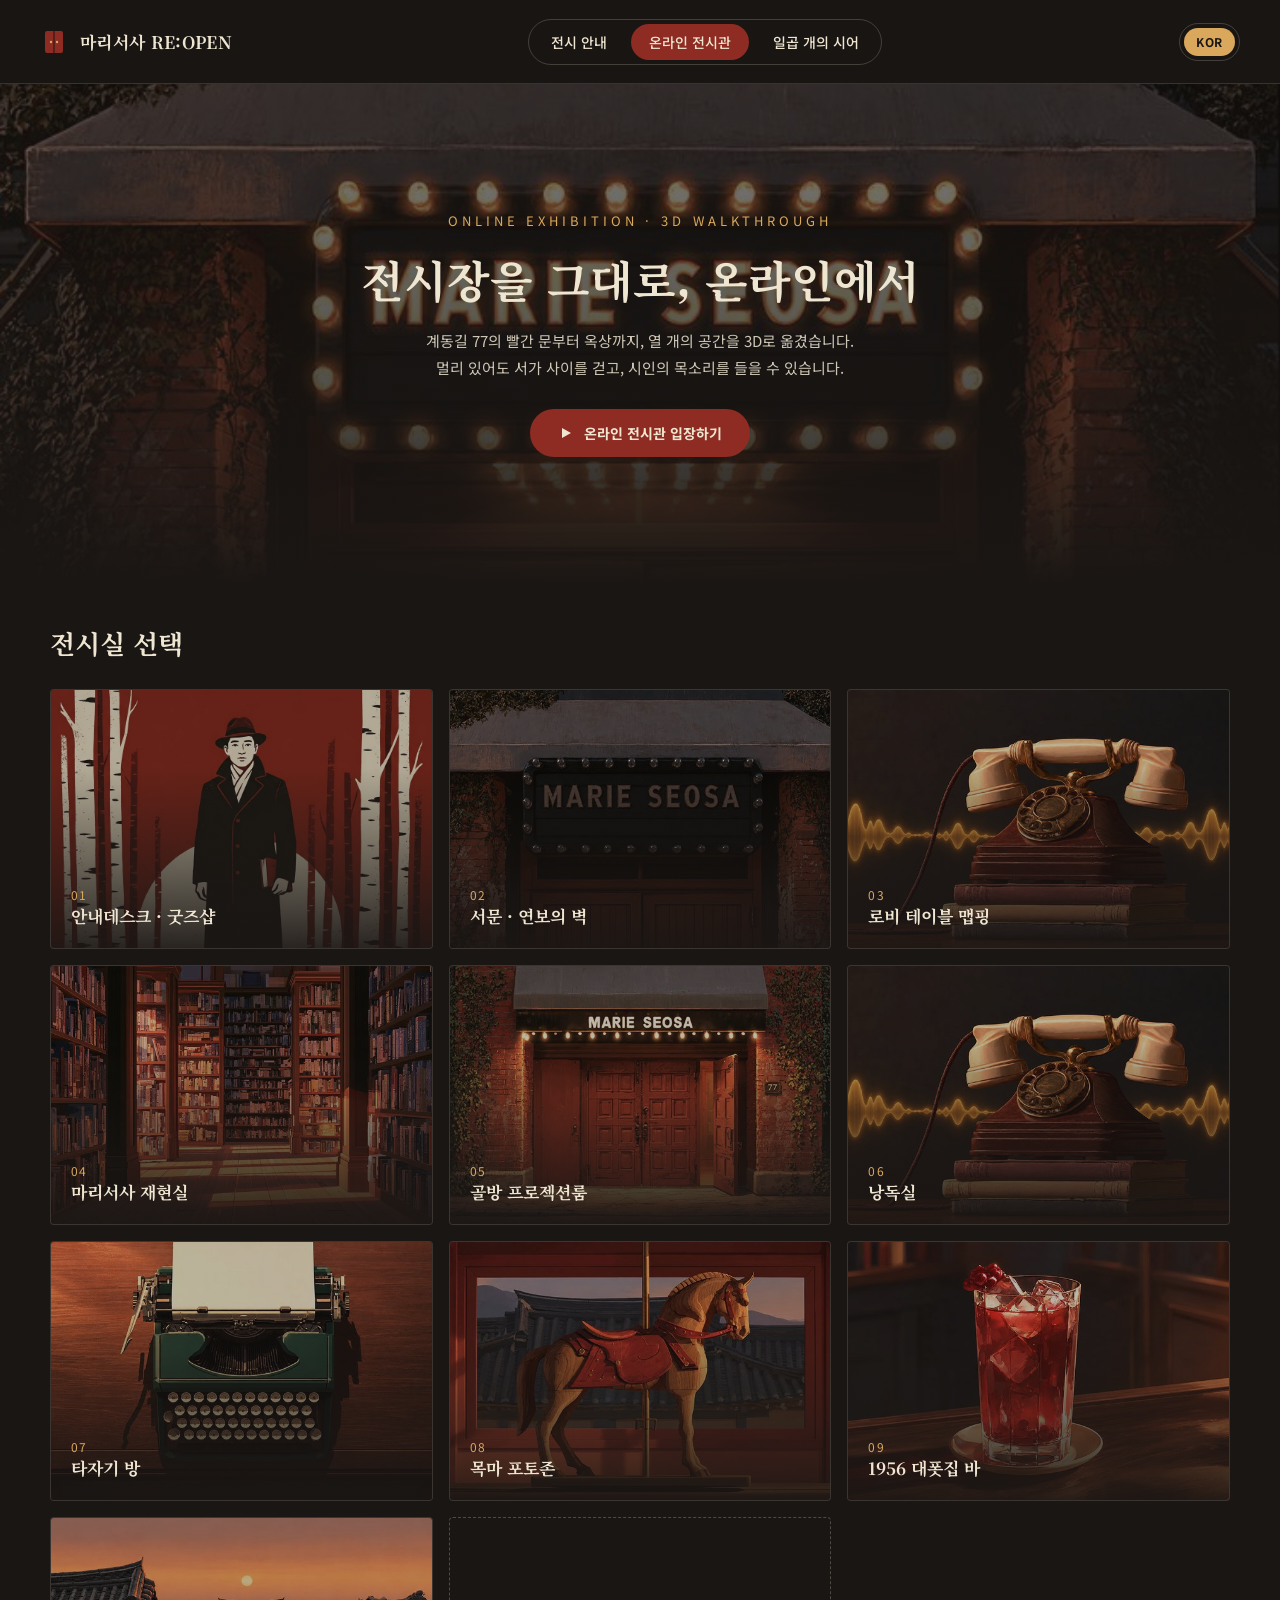
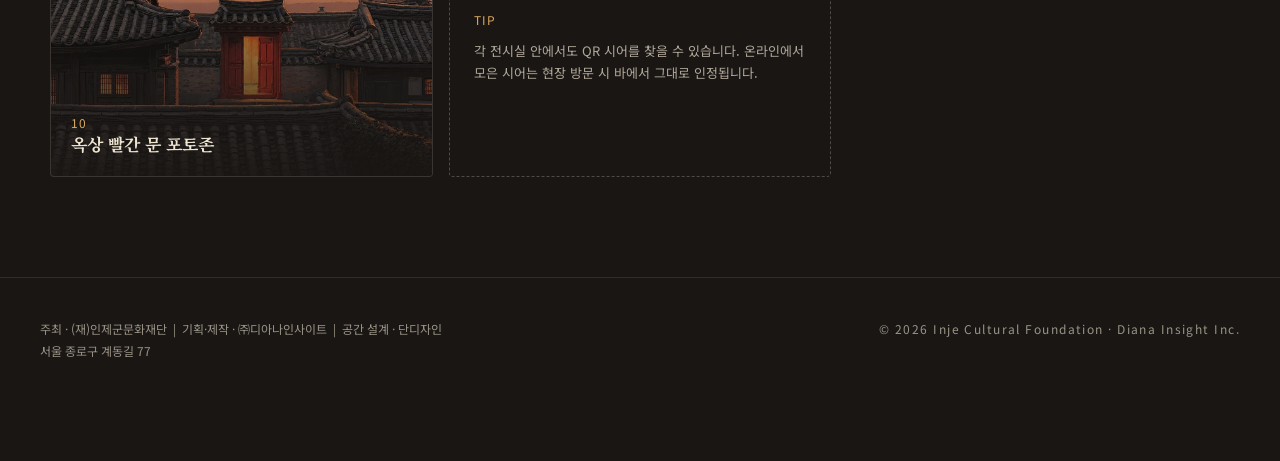
==== online/index.html @ 1840acc5 "마리서사 RE:OPEN 홈페이지 첫 버전 (parkinhwan100.com) 디자인 캔버스 시안을 정적 HTML로 변환: 전시 안내, 온라인 전시관, 오픈 준비중 팝업, 모바일 대" ====
<!doctype html>
<html lang="ko">
<head>
<meta charset="utf-8">
<meta name="viewport" content="width=device-width, initial-scale=1">
<title>온라인 전시관 · 마리서사 RE:OPEN</title>
<meta name="description" content="계동길 77의 빨간 문부터 옥상까지, 마리서사 RE:OPEN의 열 개 공간을 온라인에서 만나 보세요.">
<meta property="og:title" content="온라인 전시관 · 마리서사 RE:OPEN">
<meta property="og:description" content="전시장을 그대로, 온라인에서 — 박인환 시인 탄생 100주년">
<meta property="og:image" content="https://parkinhwan100.com/img/hero-online.jpg">
<meta property="og:url" content="https://parkinhwan100.com/online/">
<meta property="og:type" content="website">
<meta name="theme-color" content="#1A1614">
<link rel="icon" href="../favicon.svg" type="image/svg+xml">
<link rel="preconnect" href="https://fonts.googleapis.com">
<link rel="preconnect" href="https://fonts.gstatic.com" crossorigin>
<link href="https://fonts.googleapis.com/css2?family=Noto+Sans+KR:wght@400;500;700&family=Noto+Serif+KR:wght@400;600;700;900&display=swap" rel="stylesheet">
<link rel="stylesheet" href="../style.css">
</head>
<body>

<header class="gnb">
  <a class="logo" href="../" aria-label="마리서사 RE:OPEN 홈">
    <svg width="28" height="28" viewBox="0 0 28 28" fill="none" aria-hidden="true"><rect x="5" y="3" width="18" height="22" rx="2" fill="#8E2B23"/><rect x="13.5" y="3" width="1" height="22" fill="#1A1614"/><circle cx="11" cy="14" r="1.2" fill="#D9A85C"/><circle cx="17" cy="14" r="1.2" fill="#D9A85C"/></svg>
    <span>마리서사 RE:OPEN</span>
  </a>
  <nav class="tabs" aria-label="주요 메뉴">
    <a href="../">전시 안내</a>
    <a href="./" aria-current="page">온라인 전시관</a>
    <a href="../#poem">일곱 개의 시어</a>
  </nav>
  <div class="lang" aria-label="언어"><span>KOR</span></div>
</header>

<main>
<section class="online-hero" aria-label="온라인 전시관 소개">
  <img src="../img/hero-online.jpg" alt="">
  <div class="body">
    <p class="eyebrow">ONLINE EXHIBITION · 3D WALKTHROUGH</p>
    <h1>전시장을 그대로, 온라인에서</h1>
    <p class="desc">계동길 77의 빨간 문부터 옥상까지, 열 개의 공간을 3D로 옮겼습니다.<br>멀리 있어도 서가 사이를 걷고, 시인의 목소리를 들을 수 있습니다.</p>
    <a class="btn-red" href="#rooms"><svg width="16" height="16" viewBox="0 0 16 16" fill="none" aria-hidden="true"><path d="M4 3l9 5-9 5V3Z" fill="#EFE6D2"/></svg>온라인 전시관 입장하기</a>
  </div>
</section>

<section class="room-grid-sec" id="rooms" aria-label="전시실 선택">
  <div class="wrap-narrow">
    <h2>전시실 선택</h2>
    <div class="room-grid">
      <a class="tile" href="../#room-01"><img src="../img/room01.jpg" alt="" style="object-position:50% 20%" loading="lazy"><span class="no">01</span><span class="name">안내데스크 · 굿즈샵</span></a>
      <a class="tile" href="../#room-02"><img src="../img/room02.jpg" alt="" loading="lazy"><span class="no">02</span><span class="name">서문 · 연보의 벽</span></a>
      <a class="tile" href="../#room-03"><img src="../img/room03.jpg" alt="" loading="lazy"><span class="no">03</span><span class="name">로비 테이블 맵핑</span></a>
      <a class="tile" href="../#room-04"><img src="../img/room04.jpg" alt="" loading="lazy"><span class="no">04</span><span class="name">마리서사 재현실</span></a>
      <a class="tile" href="../#room-05"><img src="../img/room05.jpg" alt="" loading="lazy"><span class="no">05</span><span class="name">골방 프로젝션룸</span></a>
      <a class="tile" href="../#room-06"><img src="../img/room03.jpg" alt="" style="object-position:50% 80%" loading="lazy"><span class="no">06</span><span class="name">낭독실</span></a>
      <a class="tile" href="../#room-07"><img src="../img/room07.jpg" alt="" loading="lazy"><span class="no">07</span><span class="name">타자기 방</span></a>
      <a class="tile" href="../#room-08"><img src="../img/room08.jpg" alt="" loading="lazy"><span class="no">08</span><span class="name">목마 포토존</span></a>
      <a class="tile" href="../#poem"><img src="../img/room09.jpg" alt="" loading="lazy"><span class="no">09</span><span class="name">1956 대폿집 바</span></a>
      <a class="tile" href="../#room-10"><img src="../img/room10.jpg" alt="" loading="lazy"><span class="no">10</span><span class="name">옥상 빨간 문 포토존</span></a>
      <div class="tile-tip"><b>TIP</b><span>각 전시실 안에서도 QR 시어를 찾을 수 있습니다. 온라인에서 모은 시어는 현장 방문 시 바에서 그대로 인정됩니다.</span></div>
    </div>
  </div>
</section>
</main>

<footer class="footer">
  <div class="wrap">
    <p>주최 · (재)인제군문화재단 &nbsp;|&nbsp; 기획·제작 · ㈜디아나인사이트 &nbsp;|&nbsp; 공간 설계 · 단디자인<br>서울 종로구 계동길 77</p>
    <p class="copy">© 2026 Inje Cultural Foundation · Diana Insight Inc.</p>
  </div>
</footer>

<!-- 오픈 준비중 팝업: 2026-10-29 00:00(KST) 이후 자동으로 안 뜸 -->
<div class="dim" id="popup" hidden>
  <div class="modal" role="dialog" aria-modal="true" aria-labelledby="pop-title">
    <button type="button" class="x" data-close aria-label="닫기"><svg width="18" height="18" viewBox="0 0 18 18" fill="none" aria-hidden="true"><path d="M4 4l10 10M14 4L4 14" stroke="#1A1614" stroke-width="1.8" stroke-linecap="round"/></svg></button>
    <svg width="40" height="40" viewBox="0 0 28 28" fill="none" aria-hidden="true"><rect x="5" y="3" width="18" height="22" rx="2" fill="#8E2B23"/><rect x="13.5" y="3" width="1" height="22" fill="#EFE6D2"/><circle cx="11" cy="14" r="1.2" fill="#D9A85C"/><circle cx="17" cy="14" r="1.2" fill="#D9A85C"/></svg>
    <h2 id="pop-title">오픈 준비중입니다</h2>
    <p>온라인 전시관은 10월 29일 개관과 함께 열립니다</p>
    <button type="button" class="ok" data-close>확인</button>
    <label><input type="checkbox" id="pop-today">오늘 하루 보지 않기</label>
  </div>
</div>

<script src="../site.js"></script>
</body>
</html>
---- style.css ----
/* 마리서사 RE:OPEN — 공통 스타일 (디자인 가이드 기준) */
:root {
  --ink: #1A1614;
  --ink-2: #211C19;
  --paper: #EFE6D2;
  --paper-2: #F8F4EA;
  --red: #8E2B23;
  --gold: #D9A85C;
  --gold-hover: #F2C784;
  --muted: #5A544B;
  --line: rgba(239, 230, 210, .14);
  --serif: 'Noto Serif KR', serif;
  --sans: 'Noto Sans KR', sans-serif;
}

* { box-sizing: border-box; }
html { scroll-behavior: smooth; scroll-padding-top: 96px; }
body { margin: 0; background: var(--ink); color: var(--paper); font-family: var(--sans); -webkit-font-smoothing: antialiased; }
a { color: var(--gold); text-decoration: none; }
a:hover { color: var(--gold-hover); }
img { display: block; max-width: 100%; }
h1, h2, h3, p, dl, dd, ol { margin: 0; }
.serif { font-family: var(--serif); }
.wrap { max-width: 1360px; margin: 0 auto; }
.wrap-narrow { max-width: 1180px; margin: 0 auto; }
.eyebrow { font-size: 13px; letter-spacing: .3em; color: var(--gold); line-height: 1.6; }

/* ---------- GNB ---------- */
.gnb {
  position: sticky; top: 0; z-index: 20; height: 84px; padding: 0 40px;
  display: flex; align-items: center; justify-content: space-between; gap: 24px;
  background: rgba(26, 22, 20, .92); border-bottom: 1px solid var(--line);
  backdrop-filter: blur(8px); -webkit-backdrop-filter: blur(8px);
}
.logo { display: flex; align-items: center; gap: 12px; color: var(--paper); }
.logo:hover { color: var(--paper); }
.logo span { font-family: var(--serif); font-weight: 700; font-size: 17px; letter-spacing: .02em; }
.tabs { display: flex; align-items: center; gap: 6px; padding: 4px; border: 1px solid rgba(239, 230, 210, .2); border-radius: 999px; }
.tabs a { height: 36px; padding: 0 18px; border-radius: 999px; color: var(--paper); font-size: 14px; font-weight: 500; display: flex; align-items: center; white-space: nowrap; }
.tabs a:hover { background: rgba(239, 230, 210, .08); }
.tabs a[aria-current="page"] { background: var(--red); }
.lang { display: flex; align-items: center; gap: 4px; padding: 4px; border: 1px solid rgba(239, 230, 210, .2); border-radius: 999px; font-size: 12px; letter-spacing: .06em; }
.lang span { height: 28px; padding: 0 12px; border-radius: 999px; display: flex; align-items: center; background: var(--gold); color: var(--ink); font-weight: 700; }

/* ---------- Hero ---------- */
.hero { position: relative; min-height: 582px; padding: 96px 40px 80px; display: flex; align-items: center; overflow: hidden; }
.hero > img { position: absolute; inset: 0; width: 100%; height: 100%; object-fit: cover; object-position: 50% 45%; }
.hero::after { content: ""; position: absolute; inset: 0; background: linear-gradient(90deg, rgba(26,22,20,.94) 0%, rgba(26,22,20,.82) 48%, rgba(26,22,20,.35) 100%); }
.hero-body { position: relative; z-index: 1; width: 100%; display: flex; flex-direction: column; gap: 28px; }
.hero h1 { font-family: var(--serif); font-weight: 900; font-size: 76px; line-height: 1.1; letter-spacing: -.01em; }
.hero .tagline { font-family: var(--serif); font-size: 26px; font-weight: 600; color: var(--gold); }
.hero-cols { display: flex; flex-wrap: wrap; gap: 40px; align-items: flex-start; margin-top: 8px; }
.hero-cols > p { flex: 1 1 360px; max-width: 520px; font-size: 15px; line-height: 1.8; color: rgba(239, 230, 210, .85); }
.schedule { flex: 1 1 320px; display: flex; flex-direction: column; gap: 14px; font-size: 14px; }
.schedule > div { display: flex; flex-direction: column; gap: 4px; padding-left: 14px; border-left: 2px solid var(--red); }
.schedule > div + div { border-left-color: rgba(239, 230, 210, .3); }
.schedule dt { font-weight: 700; }
.schedule dd { letter-spacing: .04em; color: rgba(239, 230, 210, .75); line-height: 1.6; }

/* ---------- Notice ---------- */
.notice { padding: 40px; background: var(--ink-2); border-top: 1px solid rgba(239,230,210,.1); border-bottom: 1px solid rgba(239,230,210,.1); }
.notice .wrap { display: flex; gap: 16px; align-items: flex-start; }
.notice svg { flex: none; margin-top: 2px; }
.notice b { display: block; margin-bottom: 6px; font-size: 13px; letter-spacing: .08em; color: var(--gold); }
.notice p { font-size: 14px; line-height: 1.7; color: rgba(239, 230, 210, .8); }

/* ---------- Preface ---------- */
.preface { padding: 88px 40px; background: linear-gradient(90deg, #8E2B23 0%, #4A1F1B 42%, #1A1614 100%); }
.preface .wrap { padding: 0 60px; display: flex; align-items: center; justify-content: space-between; gap: 48px; }
.preface-text { display: flex; flex-direction: column; gap: 20px; max-width: 760px; }
.preface .quote { font-family: var(--serif); font-weight: 700; font-size: 30px; }
.preface .by { font-size: 12px; letter-spacing: .2em; color: rgba(239, 230, 210, .7); }
.preface-text > p:last-child { margin-top: 12px; font-size: 15px; line-height: 1.85; color: rgba(239, 230, 210, .85); }
.preface .portrait { flex: 0 0 260px; width: 260px; height: 260px; object-fit: cover; border-radius: 4px; border: 1px solid rgba(239,230,210,.2); }

/* ---------- Rooms (accordion) ---------- */
.rooms { padding: 100px 40px; }
.rooms .wrap-narrow { display: flex; flex-direction: column; gap: 12px; }
.section-head { display: flex; align-items: flex-end; justify-content: space-between; gap: 16px; padding-bottom: 16px; margin-bottom: 28px; border-bottom: 1px solid rgba(239, 230, 210, .2); }
.section-head h2 { font-family: var(--serif); font-weight: 700; font-size: 32px; }
.btn-outline { height: 40px; padding: 0 18px; border: 1px solid var(--gold); border-radius: 4px; background: transparent; color: var(--gold); font-family: inherit; font-size: 13px; cursor: pointer; }
.btn-outline:hover { background: rgba(217, 168, 92, .1); }

.room { border: 1px solid rgba(239, 230, 210, .12); border-radius: 4px; overflow: hidden; }
.room summary { list-style: none; display: flex; align-items: center; gap: 24px; padding: 22px 28px; cursor: pointer; }
.room summary::-webkit-details-marker { display: none; }
.room summary:hover { background: rgba(239, 230, 210, .04); }
.room .no { width: 28px; font-size: 13px; letter-spacing: .1em; color: var(--gold); }
.room .head { flex: 1; display: flex; flex-direction: column; gap: 4px; }
.room .title { font-family: var(--serif); font-weight: 700; font-size: 18px; }
.room .sub { font-size: 12px; letter-spacing: .06em; color: rgba(239, 230, 210, .6); }
.room .lead { font-size: 13px; color: rgba(239, 230, 210, .8); }
.room .chev { flex: none; width: 44px; height: 44px; display: flex; align-items: center; justify-content: center; transition: transform .2s; }
.room[open] summary { background: var(--red); }
.room[open] .no, .room[open] .sub { color: rgba(239, 230, 210, .8); }
.room[open] .title { font-size: 20px; }
.room[open] .lead { display: none; }
.room[open] .chev { transform: rotate(180deg); }
.room[open] .chev path { stroke: var(--paper); }

.room-body { padding: 40px 48px 48px; background: var(--ink-2); display: flex; flex-direction: column; gap: 32px; }
.room-row { display: flex; flex-wrap: wrap; gap: 40px; align-items: flex-start; }
.room-text { flex: 1 1 420px; display: flex; flex-direction: column; gap: 18px; }
.room-text .big { font-family: var(--serif); font-weight: 700; font-size: 22px; line-height: 1.4; }
.room-text p:not(.big) { font-size: 14px; line-height: 1.85; color: rgba(239, 230, 210, .8); }
.room-img { flex: 0 0 300px; width: 300px; height: 220px; object-fit: cover; border-radius: 4px; border: 1px solid rgba(239, 230, 210, .12); }
.kv { display: flex; flex-direction: column; }
.kv > p { margin-bottom: 8px; font-size: 11px; letter-spacing: .2em; color: var(--gold); }
.kv dl, .kv ol { padding: 0; list-style: none; }
.kv dl > div, .kv li { display: grid; grid-template-columns: 160px minmax(0, 1fr); gap: 16px; padding: 14px 0; border-top: 1px solid rgba(239, 230, 210, .14); font-size: 13px; line-height: 1.7; }
.kv dl > div:last-child, .kv li:last-child { border-bottom: 1px solid rgba(239, 230, 210, .14); }
.kv dt, .kv li > span:first-child { color: var(--gold); }
.kv dd, .kv li > span:last-child { color: rgba(239, 230, 210, .85); }

/* ---------- CTA ---------- */
.cta { padding: 24px 40px 80px; }
.cta .wrap-narrow { display: flex; flex-direction: column; gap: 12px; }
.cta a { display: flex; align-items: center; justify-content: space-between; gap: 24px; padding: 28px 32px; border-radius: 4px; background: var(--paper); color: var(--ink); }
.cta a:hover { background: var(--paper-2); color: var(--ink); }
.cta a > span:first-child { display: flex; flex-direction: column; gap: 6px; }
.cta strong { font-family: var(--serif); font-size: 20px; color: var(--red); }
.cta small { font-size: 13px; color: var(--muted); }
.cta .arrow { flex: none; width: 44px; height: 44px; border-radius: 50%; background: var(--ink); display: flex; align-items: center; justify-content: center; }

/* ---------- Online ---------- */
.online-hero { position: relative; min-height: 500px; padding: 96px 40px; display: flex; align-items: center; justify-content: center; text-align: center; overflow: hidden; }
.online-hero > img { position: absolute; inset: 0; width: 100%; height: 100%; object-fit: cover; object-position: 50% 40%; }
.online-hero::after { content: ""; position: absolute; inset: 0; background: linear-gradient(180deg, rgba(26,22,20,.55) 0%, rgba(26,22,20,.75) 60%, #1A1614 100%); }
.online-hero .body { position: relative; z-index: 1; max-width: 760px; display: flex; flex-direction: column; align-items: center; gap: 20px; }
.online-hero h1 { font-family: var(--serif); font-weight: 700; font-size: 44px; line-height: 1.25; }
.online-hero p.desc { font-size: 15px; line-height: 1.8; color: rgba(239, 230, 210, .85); }
.btn-red { margin-top: 8px; height: 48px; padding: 0 28px; border-radius: 999px; background: var(--red); color: var(--paper); font-size: 14px; font-weight: 700; display: inline-flex; align-items: center; gap: 10px; }
.btn-red:hover { background: #A3342B; color: var(--paper); }

.room-grid-sec { padding: 40px 40px 100px; }
.room-grid-sec h2 { font-family: var(--serif); font-weight: 700; font-size: 26px; margin-bottom: 28px; }
.room-grid { display: grid; grid-template-columns: repeat(3, minmax(0, 1fr)); gap: 16px; }
.tile { position: relative; height: 260px; padding: 20px; border-radius: 4px; overflow: hidden; border: 1px solid rgba(239, 230, 210, .12); background: var(--ink-2); color: var(--paper); display: flex; flex-direction: column; justify-content: flex-end; }
.tile:hover { color: var(--paper); }
.tile img { position: absolute; inset: 0; width: 100%; height: 100%; object-fit: cover; opacity: .7; transition: opacity .25s, transform .4s; }
.tile:hover img { opacity: .9; transform: scale(1.03); }
.tile::after { content: ""; position: absolute; inset: 0; background: linear-gradient(180deg, rgba(26,22,20,0) 30%, rgba(26,22,20,.9) 100%); }
.tile span { position: relative; z-index: 1; }
.tile .no { font-size: 12px; letter-spacing: .1em; color: var(--gold); }
.tile .name { font-family: var(--serif); font-weight: 700; font-size: 17px; }
.tile-tip { height: 260px; padding: 24px; border-radius: 4px; border: 1px dashed rgba(239, 230, 210, .25); color: rgba(239, 230, 210, .7); display: flex; flex-direction: column; justify-content: center; gap: 10px; font-size: 13px; line-height: 1.7; }
.tile-tip b { font-size: 12px; letter-spacing: .1em; color: var(--gold); font-weight: 400; }

/* ---------- Popup ---------- */
.dim { position: fixed; inset: 0; z-index: 50; background: rgba(0, 0, 0, .7); display: flex; align-items: center; justify-content: center; padding: 16px; }
.dim[hidden] { display: none; }
.modal { position: relative; width: 400px; max-width: 100%; padding: 44px 40px 36px; border-radius: 6px; background: var(--paper); color: var(--ink); display: flex; flex-direction: column; align-items: center; gap: 14px; text-align: center; box-shadow: 0 30px 80px rgba(0, 0, 0, .6); }
.modal .x { position: absolute; top: 12px; right: 12px; width: 44px; height: 44px; border: 0; background: transparent; cursor: pointer; display: flex; align-items: center; justify-content: center; }
.modal h2 { margin-top: 6px; font-family: var(--serif); font-weight: 700; font-size: 24px; }
.modal p { font-size: 13px; letter-spacing: .06em; color: var(--muted); }
.modal .ok { margin-top: 10px; width: 100%; height: 48px; border: 0; border-radius: 4px; background: var(--red); color: var(--paper); font-family: inherit; font-size: 14px; font-weight: 700; cursor: pointer; }
.modal label { display: flex; align-items: center; gap: 8px; font-size: 12px; color: var(--muted); cursor: pointer; }
.modal input { width: 16px; height: 16px; accent-color: var(--red); }

/* ---------- Footer ---------- */
.footer { padding: 40px 40px 100px; border-top: 1px solid rgba(239, 230, 210, .1); }
.footer .wrap { display: flex; flex-wrap: wrap; justify-content: space-between; gap: 16px; font-size: 12px; line-height: 1.8; color: rgba(239, 230, 210, .6); }
.footer .copy { letter-spacing: .12em; }

/* ---------- Mobile (≤768px) ---------- */
@media (max-width: 768px) {
  html { scroll-padding-top: 120px; }
  .gnb { height: auto; padding: 10px 16px; flex-wrap: wrap; gap: 10px; }
  .logo svg { width: 24px; height: 24px; }
  .logo span { font-size: 15px; }
  .lang { padding: 3px; }
  .lang span { height: 26px; padding: 0 10px; font-size: 11px; }
  .tabs { order: 3; width: 100%; overflow-x: auto; border: 0; padding: 0; scrollbar-width: none; }
  .tabs a { flex: none; height: 34px; padding: 0 14px; font-size: 13px; border: 1px solid rgba(239, 230, 210, .2); }
  .tabs a[aria-current="page"] { border-color: var(--red); }

  .hero { min-height: 0; padding: 56px 20px 40px; }
  .hero::after { background: linear-gradient(180deg, rgba(26,22,20,.7) 0%, rgba(26,22,20,.9) 70%, #1A1614 100%); }
  .hero-body { gap: 18px; }
  .eyebrow { font-size: 11px; letter-spacing: .22em; }
  .hero h1 { font-size: 46px; }
  .hero .tagline { font-size: 19px; }
  .hero-cols { gap: 20px; }
  .hero-cols > p { flex-basis: 100%; font-size: 14px; }
  .hero-cols > p br { display: none; }
  .schedule { flex-basis: 100%; font-size: 13px; }

  .notice { padding: 20px; }
  .notice p { font-size: 13px; }

  .preface { padding: 48px 20px; }
  .preface .wrap { padding: 0; flex-direction: column-reverse; align-items: flex-start; gap: 24px; }
  .preface .quote { font-size: 22px; }
  .preface-text > p:last-child { font-size: 14px; }
  .preface .portrait { width: 160px; height: 160px; flex-basis: auto; }

  .rooms { padding: 56px 16px; }
  .section-head h2 { font-size: 24px; }
  .section-head { margin-bottom: 8px; padding: 0 4px 12px; }
  .btn-outline { height: 36px; padding: 0 12px; font-size: 12px; }
  .room summary { gap: 12px; padding: 14px 12px 14px 16px; }
  .room .title, .room[open] .title { font-size: 15px; }
  .room .sub { font-size: 11px; }
  .room .lead { display: none; }
  .room .no { width: auto; font-size: 12px; }
  .room-body { padding: 20px; gap: 18px; }
  .room-row { gap: 18px; flex-direction: column-reverse; }
  .room-text { flex-basis: auto; }
  .room-text .big { font-size: 17px; }
  .room-text .big br { display: none; }
  .room-text p:not(.big) { font-size: 13px; }
  .room-img { width: 100%; height: 200px; flex-basis: auto; }
  .kv dl > div, .kv li { grid-template-columns: 88px minmax(0, 1fr); gap: 12px; padding: 10px 0; font-size: 12px; }

  .cta { padding: 0 16px 32px; }
  .cta a { padding: 18px; }
  .cta strong { font-size: 16px; }
  .cta small { font-size: 12px; }
  .cta .arrow { width: 40px; height: 40px; }

  .online-hero { min-height: 0; padding: 64px 20px; }
  .online-hero h1 { font-size: 30px; }
  .online-hero p.desc { font-size: 14px; }
  .online-hero p.desc br { display: none; }
  .room-grid-sec { padding: 24px 16px 64px; }
  .room-grid { grid-template-columns: 1fr; }
  .tile, .tile-tip { height: 200px; }

  .modal { padding: 40px 24px 28px; }

  .footer { padding: 24px 20px 56px; }
  .footer .wrap { font-size: 11px; }
}

@media (min-width: 769px) and (max-width: 1100px) {
  .room-grid { grid-template-columns: repeat(2, minmax(0, 1fr)); }
  .hero h1 { font-size: 60px; }
  .preface .portrait { display: none; }
}
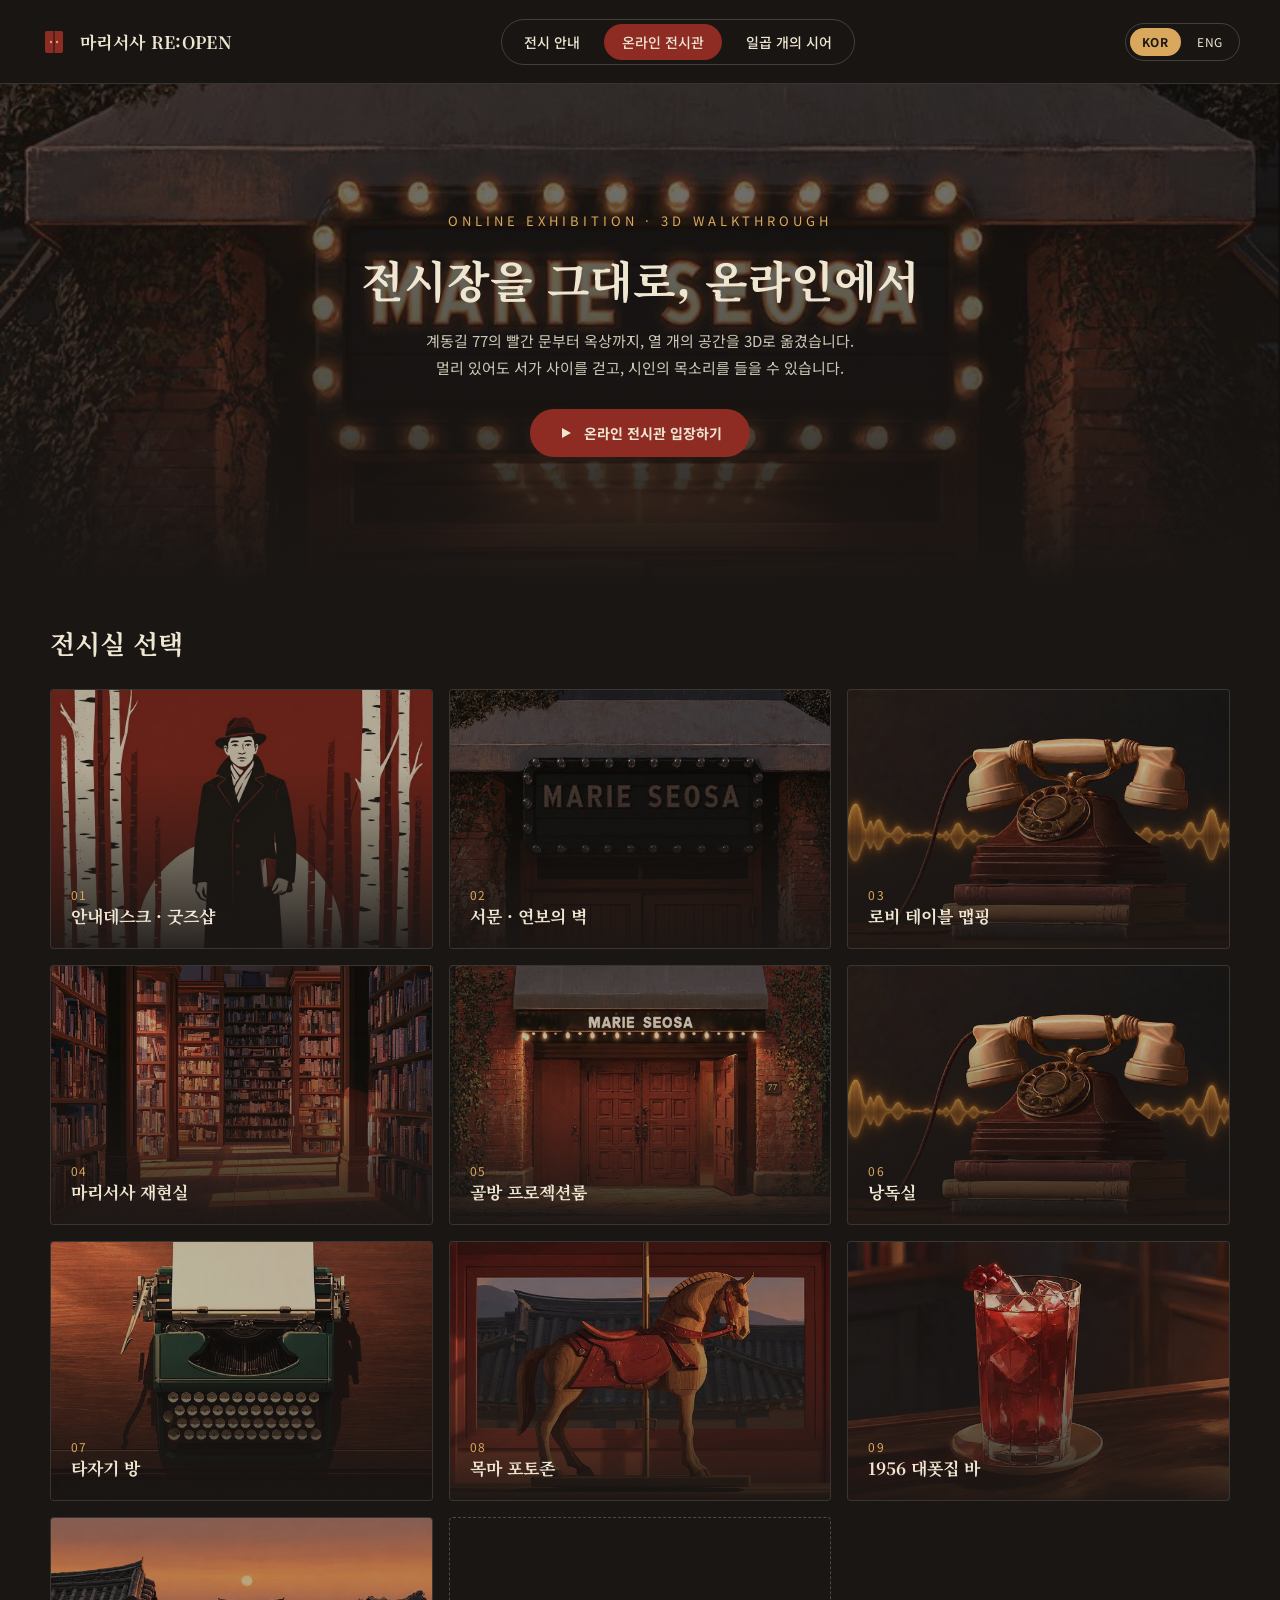
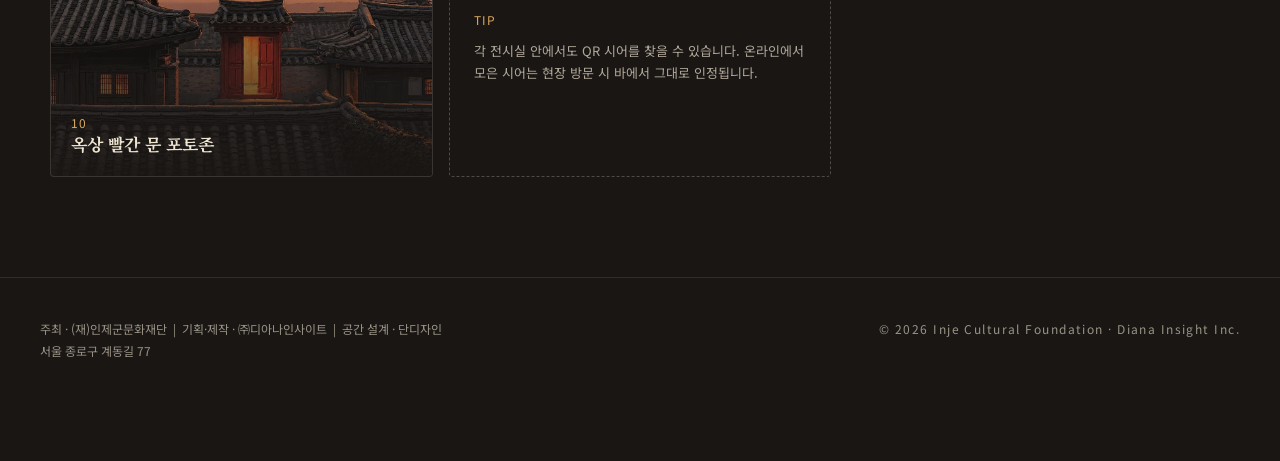
==== commit d05f7679: "영문(ENG) 전시 안내·온라인 전시관 페이지 추가, KOR/ENG 전환 버튼 모바일에서 줄바꿈이 숨겨질 때 단어가 붙던 문제도 수정.  Co-Authored-By: Claude " ====
--- a/online/index.html
+++ b/online/index.html
@@ -29,7 +29,7 @@
     <a href="./" aria-current="page">온라인 전시관</a>
     <a href="../#poem">일곱 개의 시어</a>
   </nav>
-  <div class="lang" aria-label="언어"><span>KOR</span></div>
+  <div class="lang" aria-label="언어"><span aria-current="true">KOR</span><a href="../en/online/" hreflang="en" lang="en">ENG</a></div>
 </header>
 
 <main>
@@ -38,8 +38,8 @@
   <div class="body">
     <p class="eyebrow">ONLINE EXHIBITION · 3D WALKTHROUGH</p>
     <h1>전시장을 그대로, 온라인에서</h1>
-    <p class="desc">계동길 77의 빨간 문부터 옥상까지, 열 개의 공간을 3D로 옮겼습니다.<br>멀리 있어도 서가 사이를 걷고, 시인의 목소리를 들을 수 있습니다.</p>
-    <a class="btn-red" href="#rooms"><svg width="16" height="16" viewBox="0 0 16 16" fill="none" aria-hidden="true"><path d="M4 3l9 5-9 5V3Z" fill="#EFE6D2"/></svg>온라인 전시관 입장하기</a>
+    <p class="desc">계동길 77의 빨간 문부터 옥상까지, 열 개의 공간을 3D로 옮겼습니다. <br>멀리 있어도 서가 사이를 걷고, 시인의 목소리를 들을 수 있습니다.</p>
+    <a class="btn-red" href="#rooms" data-soon><svg width="16" height="16" viewBox="0 0 16 16" fill="none" aria-hidden="true"><path d="M4 3l9 5-9 5V3Z" fill="#EFE6D2"/></svg>온라인 전시관 입장하기</a>
   </div>
 </section>
 
@@ -47,16 +47,16 @@
   <div class="wrap-narrow">
     <h2>전시실 선택</h2>
     <div class="room-grid">
-      <a class="tile" href="../#room-01"><img src="../img/room01.jpg" alt="" style="object-position:50% 20%" loading="lazy"><span class="no">01</span><span class="name">안내데스크 · 굿즈샵</span></a>
-      <a class="tile" href="../#room-02"><img src="../img/room02.jpg" alt="" loading="lazy"><span class="no">02</span><span class="name">서문 · 연보의 벽</span></a>
-      <a class="tile" href="../#room-03"><img src="../img/room03.jpg" alt="" loading="lazy"><span class="no">03</span><span class="name">로비 테이블 맵핑</span></a>
-      <a class="tile" href="../#room-04"><img src="../img/room04.jpg" alt="" loading="lazy"><span class="no">04</span><span class="name">마리서사 재현실</span></a>
-      <a class="tile" href="../#room-05"><img src="../img/room05.jpg" alt="" loading="lazy"><span class="no">05</span><span class="name">골방 프로젝션룸</span></a>
-      <a class="tile" href="../#room-06"><img src="../img/room03.jpg" alt="" style="object-position:50% 80%" loading="lazy"><span class="no">06</span><span class="name">낭독실</span></a>
-      <a class="tile" href="../#room-07"><img src="../img/room07.jpg" alt="" loading="lazy"><span class="no">07</span><span class="name">타자기 방</span></a>
-      <a class="tile" href="../#room-08"><img src="../img/room08.jpg" alt="" loading="lazy"><span class="no">08</span><span class="name">목마 포토존</span></a>
-      <a class="tile" href="../#poem"><img src="../img/room09.jpg" alt="" loading="lazy"><span class="no">09</span><span class="name">1956 대폿집 바</span></a>
-      <a class="tile" href="../#room-10"><img src="../img/room10.jpg" alt="" loading="lazy"><span class="no">10</span><span class="name">옥상 빨간 문 포토존</span></a>
+      <a class="tile" data-soon href="../#room-01"><img src="../img/room01.jpg" alt="" style="object-position:50% 20%" loading="lazy"><span class="no">01</span><span class="name">안내데스크 · 굿즈샵</span></a>
+      <a class="tile" data-soon href="../#room-02"><img src="../img/room02.jpg" alt="" loading="lazy"><span class="no">02</span><span class="name">서문 · 연보의 벽</span></a>
+      <a class="tile" data-soon href="../#room-03"><img src="../img/room03.jpg" alt="" loading="lazy"><span class="no">03</span><span class="name">로비 테이블 맵핑</span></a>
+      <a class="tile" data-soon href="../#room-04"><img src="../img/room04.jpg" alt="" loading="lazy"><span class="no">04</span><span class="name">마리서사 재현실</span></a>
+      <a class="tile" data-soon href="../#room-05"><img src="../img/room05.jpg" alt="" loading="lazy"><span class="no">05</span><span class="name">골방 프로젝션룸</span></a>
+      <a class="tile" data-soon href="../#room-06"><img src="../img/room03.jpg" alt="" style="object-position:50% 80%" loading="lazy"><span class="no">06</span><span class="name">낭독실</span></a>
+      <a class="tile" data-soon href="../#room-07"><img src="../img/room07.jpg" alt="" loading="lazy"><span class="no">07</span><span class="name">타자기 방</span></a>
+      <a class="tile" data-soon href="../#room-08"><img src="../img/room08.jpg" alt="" loading="lazy"><span class="no">08</span><span class="name">목마 포토존</span></a>
+      <a class="tile" data-soon href="../#poem"><img src="../img/room09.jpg" alt="" loading="lazy"><span class="no">09</span><span class="name">1956 대폿집 바</span></a>
+      <a class="tile" data-soon href="../#room-10"><img src="../img/room10.jpg" alt="" loading="lazy"><span class="no">10</span><span class="name">옥상 빨간 문 포토존</span></a>
       <div class="tile-tip"><b>TIP</b><span>각 전시실 안에서도 QR 시어를 찾을 수 있습니다. 온라인에서 모은 시어는 현장 방문 시 바에서 그대로 인정됩니다.</span></div>
     </div>
   </div>
@@ -65,20 +65,19 @@
 
 <footer class="footer">
   <div class="wrap">
-    <p>주최 · (재)인제군문화재단 &nbsp;|&nbsp; 기획·제작 · ㈜디아나인사이트 &nbsp;|&nbsp; 공간 설계 · 단디자인<br>서울 종로구 계동길 77</p>
+    <p>주최 · (재)인제군문화재단 &nbsp;|&nbsp; 기획·제작 · ㈜디아나인사이트 &nbsp;|&nbsp; 공간 설계 · 단디자인 <br>서울 종로구 계동길 77</p>
     <p class="copy">© 2026 Inje Cultural Foundation · Diana Insight Inc.</p>
   </div>
 </footer>
 
-<!-- 오픈 준비중 팝업: 2026-10-29 00:00(KST) 이후 자동으로 안 뜸 -->
+<!-- 오픈 준비중 팝업: '입장하기'·전시실 타일(data-soon)을 누르면 뜸 -->
 <div class="dim" id="popup" hidden>
   <div class="modal" role="dialog" aria-modal="true" aria-labelledby="pop-title">
     <button type="button" class="x" data-close aria-label="닫기"><svg width="18" height="18" viewBox="0 0 18 18" fill="none" aria-hidden="true"><path d="M4 4l10 10M14 4L4 14" stroke="#1A1614" stroke-width="1.8" stroke-linecap="round"/></svg></button>
     <svg width="40" height="40" viewBox="0 0 28 28" fill="none" aria-hidden="true"><rect x="5" y="3" width="18" height="22" rx="2" fill="#8E2B23"/><rect x="13.5" y="3" width="1" height="22" fill="#EFE6D2"/><circle cx="11" cy="14" r="1.2" fill="#D9A85C"/><circle cx="17" cy="14" r="1.2" fill="#D9A85C"/></svg>
     <h2 id="pop-title">오픈 준비중입니다</h2>
-    <p>온라인 전시관은 10월 29일 개관과 함께 열립니다</p>
+    <p>온라인 3D 전시관은 곧 열립니다</p>
     <button type="button" class="ok" data-close>확인</button>
-    <label><input type="checkbox" id="pop-today">오늘 하루 보지 않기</label>
   </div>
 </div>
 
--- a/style.css
+++ b/style.css
@@ -40,7 +40,10 @@
 .tabs a:hover { background: rgba(239, 230, 210, .08); }
 .tabs a[aria-current="page"] { background: var(--red); }
 .lang { display: flex; align-items: center; gap: 4px; padding: 4px; border: 1px solid rgba(239, 230, 210, .2); border-radius: 999px; font-size: 12px; letter-spacing: .06em; }
-.lang span { height: 28px; padding: 0 12px; border-radius: 999px; display: flex; align-items: center; background: var(--gold); color: var(--ink); font-weight: 700; }
+.lang span, .lang a { height: 28px; padding: 0 12px; border-radius: 999px; display: flex; align-items: center; }
+.lang span { background: var(--gold); color: var(--ink); font-weight: 700; }
+.lang a { color: var(--paper); }
+.lang a:hover { background: rgba(239, 230, 210, .08); color: var(--paper); }
 
 /* ---------- Hero ---------- */
 .hero { position: relative; min-height: 582px; padding: 96px 40px 80px; display: flex; align-items: center; overflow: hidden; }
@@ -169,7 +172,7 @@
   .logo svg { width: 24px; height: 24px; }
   .logo span { font-size: 15px; }
   .lang { padding: 3px; }
-  .lang span { height: 26px; padding: 0 10px; font-size: 11px; }
+  .lang span, .lang a { height: 26px; padding: 0 10px; font-size: 11px; }
   .tabs { order: 3; width: 100%; overflow-x: auto; border: 0; padding: 0; scrollbar-width: none; }
   .tabs a { flex: none; height: 34px; padding: 0 14px; font-size: 13px; border: 1px solid rgba(239, 230, 210, .2); }
   .tabs a[aria-current="page"] { border-color: var(--red); }
